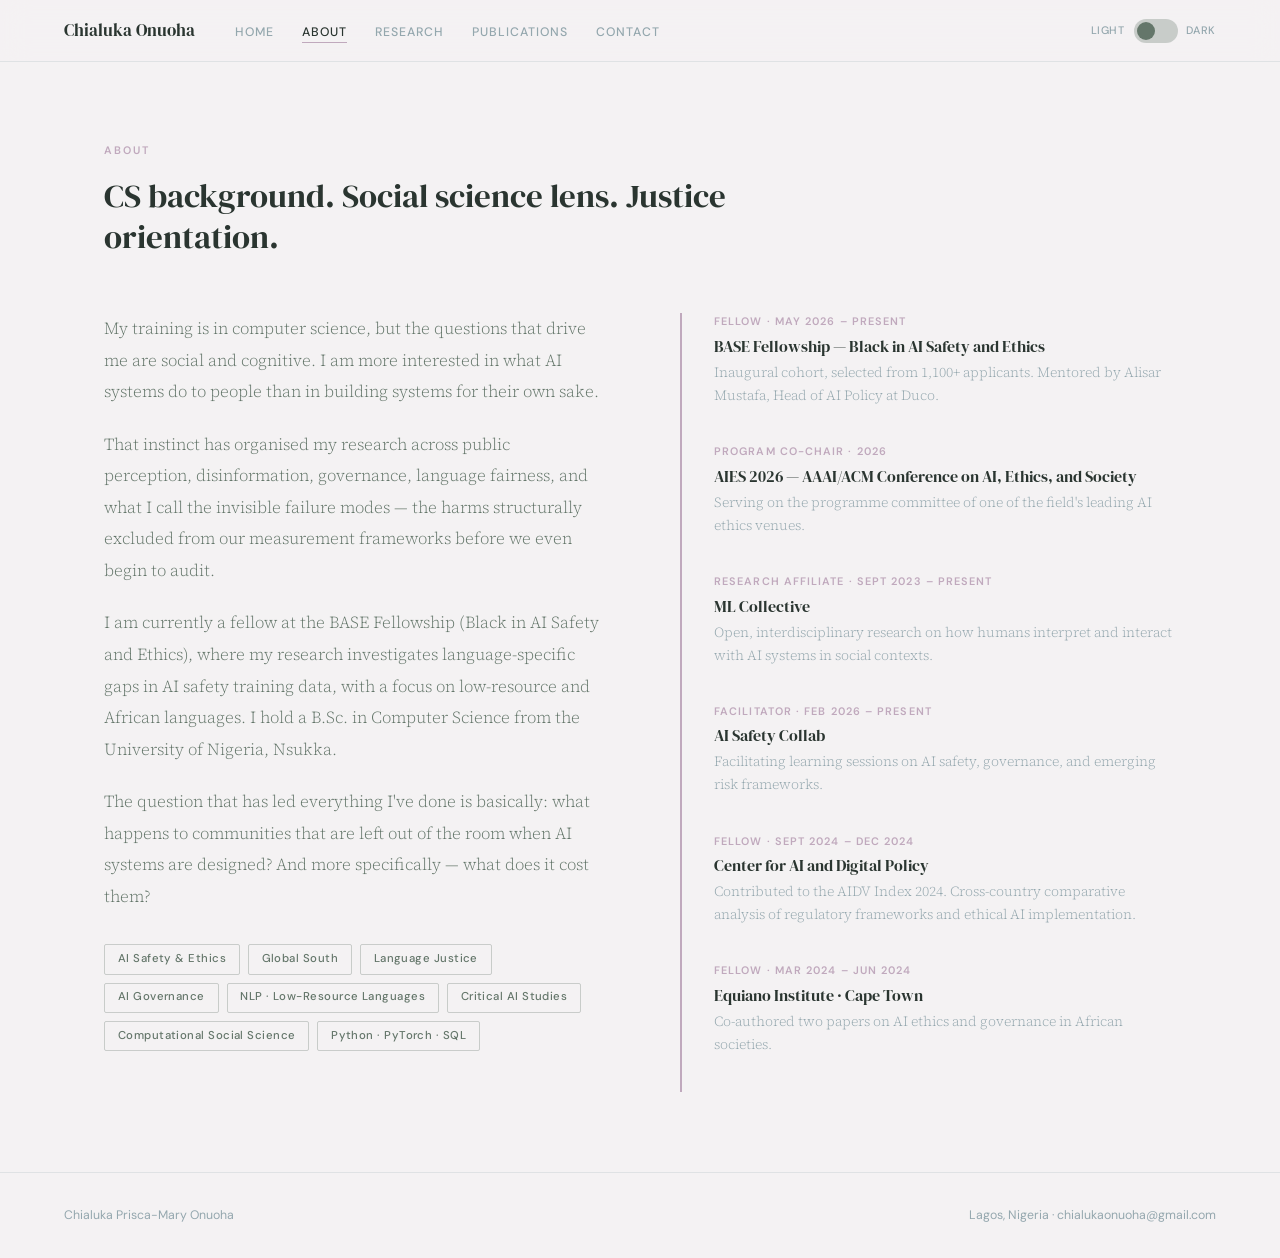
==== about.html @ 41cea8c2 "Initial commit - V1" ====
<!DOCTYPE html>
<html lang="en" data-theme="light">
<head>
  <meta charset="UTF-8" />
  <meta name="viewport" content="width=device-width, initial-scale=1.0" />
  <title>About — Chialuka Onuoha</title>
  <link rel="preconnect" href="https://fonts.googleapis.com" />
  <link rel="preconnect" href="https://fonts.gstatic.com" crossorigin />
  <link href="https://fonts.googleapis.com/css2?family=DM+Serif+Display:ital@0;1&family=Source+Serif+4:ital,opsz,wght@0,8..60,300;0,8..60,400;1,8..60,300;1,8..60,400&family=DM+Sans:wght@300;400;500;600&display=swap" rel="stylesheet" />
  <link rel="stylesheet" href="styles.css" />
</head>
<body>

<nav>
  <div class="nav-left">
    <a href="index.html" class="nav-name">Chialuka Onuoha</a>
    <ul class="nav-links">
      <li><a href="index.html">Home</a></li>
      <li><a href="about.html" class="active">About</a></li>
      <li><a href="research.html">Research</a></li>
      <li><a href="publications.html">Publications</a></li>
      <!-- <li><a href="news.html">News</a></li> -->
      <li><a href="contact.html">Contact</a></li>
    </ul>
  </div>
  <div class="toggle-wrap">
    <span class="toggle-label-text">Light</span>
    <button class="theme-toggle" id="themeToggle" aria-label="Toggle dark mode"></button>
    <span class="toggle-label-text">Dark</span>
  </div>
</nav>

<div class="page">
  <div class="section-inner">
    <p class="section-label">About</p>
    <h1 class="section-title">CS background. Social science lens. Justice orientation.</h1>

    <div class="about-grid">
      <div class="about-text">
        <p>My training is in computer science, but the questions that drive me are social and cognitive. I am more interested in what AI systems do to people than in building systems for their own sake.</p>
        <p>That instinct has organised my research across public perception, disinformation, governance, language fairness, and what I call the invisible failure modes — the harms structurally excluded from our measurement frameworks before we even begin to audit.</p>
        <p>I am currently a fellow at the BASE Fellowship (Black in AI Safety and Ethics), where my research investigates language-specific gaps in AI safety training data, with a focus on low-resource and African languages. I hold a B.Sc. in Computer Science from the University of Nigeria, Nsukka.</p>
        <p>The question that has led everything I've done is basically: what happens to communities that are left out of the room when AI systems are designed? And more specifically — what does it cost them?</p>

        <div class="about-tags">
          <span class="tag">AI Safety & Ethics</span>
          <span class="tag">Global South</span>
          <span class="tag">Language Justice</span>
          <span class="tag">AI Governance</span>
          <span class="tag">NLP · Low-Resource Languages</span>
          <span class="tag">Critical AI Studies</span>
          <span class="tag">Computational Social Science</span>
          <span class="tag">Python · PyTorch · SQL</span>
        </div>
      </div>

      <div class="about-right">
        <!-- <div class="about-photo-wrap">
          <img src="photo2.jpg" alt="Chialuka Onuoha" onerror="this.src='photo.jpg'" />
        </div> -->

        <div class="about-affiliations">
          <div class="affil-item">
            <p class="affil-role">Fellow · May 2026 – Present</p>
            <p class="affil-org">BASE Fellowship — Black in AI Safety and Ethics</p>
            <p class="affil-detail">Inaugural cohort, selected from 1,100+ applicants. Mentored by Alisar Mustafa, Head of AI Policy at Duco.</p>
          </div>
          <div class="affil-item">
            <p class="affil-role">Program Co-Chair · 2026</p>
            <p class="affil-org">AIES 2026 — AAAI/ACM Conference on AI, Ethics, and Society</p>
            <p class="affil-detail">Serving on the programme committee of one of the field's leading AI ethics venues.</p>
          </div>
          <div class="affil-item">
            <p class="affil-role">Research Affiliate · Sept 2023 – Present</p>
            <p class="affil-org">ML Collective</p>
            <p class="affil-detail">Open, interdisciplinary research on how humans interpret and interact with AI systems in social contexts.</p>
          </div>
          <div class="affil-item">
            <p class="affil-role">Facilitator · Feb 2026 – Present</p>
            <p class="affil-org">AI Safety Collab</p>
            <p class="affil-detail">Facilitating learning sessions on AI safety, governance, and emerging risk frameworks.</p>
          </div>
          <div class="affil-item">
            <p class="affil-role">Fellow · Sept 2024 – Dec 2024</p>
            <p class="affil-org">Center for AI and Digital Policy</p>
            <p class="affil-detail">Contributed to the AIDV Index 2024. Cross-country comparative analysis of regulatory frameworks and ethical AI implementation.</p>
          </div>
          <div class="affil-item">
            <p class="affil-role">Fellow · Mar 2024 – Jun 2024</p>
            <p class="affil-org">Equiano Institute · Cape Town</p>
            <p class="affil-detail">Co-authored two papers on AI ethics and governance in African societies.</p>
          </div>
        </div>
      </div>
    </div>
  </div>
</div>

<footer>
  <span>Chialuka Prisca-Mary Onuoha</span>
  <span>Lagos, Nigeria · <a href="mailto:chialukaonuoha@gmail.com">chialukaonuoha@gmail.com</a></span>
</footer>

<script src="theme.js"></script>
</body>
</html>
---- styles.css ----
/* ═══════════════════════════════════════════
   GLOBAL STYLES — chialuka-site/styles.css
   Palette: #F4F2F3 / #C0A9BD / #94A7AE / #64766A
═══════════════════════════════════════════ */

*, *::before, *::after { box-sizing: border-box; margin: 0; padding: 0; }

/* ── LIGHT ── */
:root,
[data-theme="light"] {
  --bg:            #F4F2F3;
  --bg-surface:    #EDE9EB;
  --bg-card:       #FAFAFA;
  --text:          #2A3530;
  --text-soft:     #64766A;
  --text-muted:    #94A7AE;
  --accent:        #64766A;
  --accent-warm:   #C0A9BD;
  --border:        rgba(148,167,174,0.22);
  --border-strong: rgba(100,118,106,0.30);
  --nav-bg:        rgba(244,242,243,0.93);
  --dark-card-bg:  #2A3530;
  --dark-card-text:#F4F2F3;
  --dark-card-muted:rgba(244,242,243,0.45);
}

/* ── DARK ── */
[data-theme="dark"] {
  --bg:            #1C2420;
  --bg-surface:    #222C27;
  --bg-card:       #263029;
  --text:          #F4F2F3;
  --text-soft:     #D6CDD4;
  --text-muted:    #94A7AE;
  --accent:        #C0A9BD;
  --accent-warm:   #94A7AE;
  --border:        rgba(148,167,174,0.15);
  --border-strong: rgba(192,169,189,0.28);
  --nav-bg:        rgba(28,36,32,0.94);
  --dark-card-bg:  #111916;
  --dark-card-text:#F4F2F3;
  --dark-card-muted:rgba(244,242,243,0.4);
}

html { scroll-behavior: smooth; }

body {
  background: var(--bg);
  color: var(--text);
  font-family: 'Source Serif 4', serif;
  font-size: 16px;
  line-height: 1.65;
  -webkit-font-smoothing: antialiased;
  transition: background 0.4s ease, color 0.4s ease;
  min-height: 100vh;
}

/* ══════════════════════════════
   NAV
══════════════════════════════ */
nav {
  position: fixed;
  top: 0; left: 0; right: 0;
  z-index: 100;
  background: var(--nav-bg);
  backdrop-filter: blur(14px);
  -webkit-backdrop-filter: blur(14px);
  border-bottom: 1px solid var(--border);
  display: flex;
  align-items: center;
  justify-content: space-between;
  padding: 0 5vw;
  height: 62px;
  transition: background 0.4s ease, border-color 0.4s ease;
}

.nav-left { display: flex; align-items: center; gap: 2.5rem; }

.nav-name {
  font-family: 'DM Serif Display', serif;
  font-size: 1.05rem;
  color: var(--text);
  text-decoration: none;
  white-space: nowrap;
}

.nav-links { display: flex; gap: 1.75rem; list-style: none; }

.nav-links a {
  font-family: 'DM Sans', sans-serif;
  font-size: 0.77rem;
  font-weight: 500;
  letter-spacing: 0.08em;
  text-transform: uppercase;
  color: var(--text-muted);
  text-decoration: none;
  transition: color 0.2s;
  padding-bottom: 2px;
  border-bottom: 1.5px solid transparent;
  transition: color 0.2s, border-color 0.2s;
}

.nav-links a:hover { color: var(--text); }
.nav-links a.active { color: var(--text); border-bottom-color: var(--accent-warm); }

/* toggle */
.toggle-wrap { display: flex; align-items: center; gap: 0.55rem; }

.toggle-label-text {
  font-family: 'DM Sans', sans-serif;
  font-size: 0.68rem;
  font-weight: 500;
  letter-spacing: 0.06em;
  color: var(--text-muted);
  text-transform: uppercase;
  user-select: none;
}

.theme-toggle {
  width: 44px; height: 24px;
  border-radius: 12px;
  background: var(--border-strong);
  border: none;
  cursor: pointer;
  position: relative;
  transition: background 0.35s;
  flex-shrink: 0;
}

.theme-toggle::after {
  content: '';
  position: absolute;
  top: 3px; left: 3px;
  width: 18px; height: 18px;
  border-radius: 50%;
  background: var(--accent);
  transition: transform 0.3s, background 0.35s;
}

[data-theme="dark"] .theme-toggle::after { transform: translateX(20px); }

/* ══════════════════════════════
   PAGE WRAPPER
══════════════════════════════ */
.page {
  padding-top: 62px;
  min-height: 100vh;
}

/* ══════════════════════════════
   SHARED TYPOGRAPHY
══════════════════════════════ */
.section-label {
  font-family: 'DM Sans', sans-serif;
  font-size: 0.68rem;
  font-weight: 600;
  letter-spacing: 0.18em;
  text-transform: uppercase;
  color: var(--accent-warm);
  margin-bottom: 1rem;
}

.section-title {
  font-family: 'DM Serif Display', serif;
  font-size: clamp(1.5rem, 2.6vw, 2.2rem);
  font-weight: 400;
  line-height: 1.22;
  color: var(--text);
  margin-bottom: 3.5rem;
  max-width: 640px;
}

.section-inner {
  max-width: 1200px;
  margin: 0 auto;
  padding: 80px 5vw;
}

.section-inner.wide { max-width: 1320px; }

/* ══════════════════════════════
   BUTTONS
══════════════════════════════ */
.btn {
  display: inline-flex;
  align-items: center;
  padding: 0.72rem 1.55rem;
  font-family: 'DM Sans', sans-serif;
  font-size: 0.78rem;
  font-weight: 600;
  letter-spacing: 0.06em;
  text-transform: uppercase;
  text-decoration: none;
  border-radius: 2px;
  transition: all 0.22s;
  cursor: pointer;
  border: none;
  white-space: nowrap;
}

.btn-primary { background: var(--accent); color: var(--bg); }
.btn-primary:hover { opacity: 0.82; }

.btn-outline {
  background: transparent;
  color: var(--text);
  border: 1.5px solid var(--border-strong);
}
.btn-outline:hover { background: var(--text); color: var(--bg); border-color: var(--text); }

/* ══════════════════════════════
   TAGS
══════════════════════════════ */
.tag {
  display: inline-block;
  padding: 0.3rem 0.8rem;
  font-family: 'DM Sans', sans-serif;
  font-size: 0.71rem;
  font-weight: 500;
  letter-spacing: 0.04em;
  border: 1px solid var(--border-strong);
  border-radius: 2px;
  color: var(--text-soft);
}

/* ══════════════════════════════
   FOOTER
══════════════════════════════ */
footer {
  padding: 2rem 5vw;
  border-top: 1px solid var(--border);
  display: flex;
  justify-content: space-between;
  align-items: center;
  font-family: 'DM Sans', sans-serif;
  font-size: 0.77rem;
  color: var(--text-muted);
}

footer a { color: inherit; text-decoration: none; transition: color 0.2s; }
footer a:hover { color: var(--accent-warm); }

/* ══════════════════════════════
   RESPONSIVE
══════════════════════════════ */
@media (max-width: 768px) {
  .nav-links { display: none; }
  footer { flex-direction: column; gap: 0.5rem; text-align: center; }
}

@media (prefers-reduced-motion: reduce) {
  * { transition: none !important; scroll-behavior: auto !important; }
}

/* ══════════════════════════════
   HOME PAGE
══════════════════════════════ */
.hero {
  min-height: calc(100vh - 62px);
  padding: 80px 5vw 70px;
  display: grid;
  grid-template-columns: 1.15fr 0.85fr;
  gap: 5rem;
  align-items: center;
  max-width: 1200px;
  margin: 0 auto;
}

.hero-eyebrow {
  font-family: 'DM Sans', sans-serif;
  font-size: 0.7rem;
  font-weight: 600;
  letter-spacing: 0.15em;
  text-transform: uppercase;
  color: var(--accent-warm);
  margin-bottom: 1.5rem;
}

.hero-question {
  font-family: 'DM Serif Display', serif;
  font-size: clamp(2rem, 3.6vw, 3rem);
  font-weight: 400;
  line-height: 1.18;
  color: var(--text);
  margin-bottom: 2rem;
}

.hero-question em { font-style: italic; color: var(--accent-warm); }

.hero-bio {
  font-size: 1.05rem;
  font-weight: 300;
  line-height: 1.85;
  color: var(--text-soft);
  max-width: 500px;
  margin-bottom: 2.5rem;
}

.hero-links { display: flex; gap: 1rem; flex-wrap: wrap; }

.hero-image {
  display: flex;
  justify-content: flex-end;
  align-items: center;
  /* extra right padding absorbs the ::before offset so it never shifts layout */
  padding-right: 16px;
  padding-bottom: 16px;
}

.hero-image-wrap {
  position: relative;
  /* fixed dimensions = no reflow, no shaking */
  width: 370px;
  height: 470px;
  flex-shrink: 0;
}

.hero-image-wrap::before {
  content: '';
  position: absolute;
  /* offset sits OUTSIDE the wrap — contained by the padding above */
  top: 14px; right: -14px; bottom: -14px; left: 14px;
  border: 1.5px solid var(--accent-warm);
  border-radius: 3px;
  opacity: 0.45;
  z-index: 0;
  pointer-events: none;
  transition: border-color 0.4s, opacity 0.4s;
}

.hero-image img {
  position: absolute;
  inset: 0;
  width: 100%;
  height: 100%;
  object-fit: cover;
  object-position: top center;
  border-radius: 3px;
  display: block;
  z-index: 1;
}

/* home section cards */
.home-cards-section {
  background: var(--bg-surface);
  padding: 70px 5vw;
  transition: background 0.4s ease;
}

.home-cards {
  max-width: 1200px;
  margin: 0 auto;
  display: grid;
  grid-template-columns: repeat(4, 1fr);
  gap: 1.5px;
  background: var(--border);
}

.home-card {
  background: var(--bg-card);
  padding: 2.2rem;
  text-decoration: none;
  display: flex;
  flex-direction: column;
  gap: 0.75rem;
  transition: background 0.2s;
}

.home-card:hover { background: var(--bg); }
.home-card:hover .home-card-arrow { color: var(--accent-warm); transform: translateX(4px); }

.home-card-label {
  font-family: 'DM Sans', sans-serif;
  font-size: 0.68rem;
  font-weight: 600;
  letter-spacing: 0.14em;
  text-transform: uppercase;
  color: var(--accent-warm);
}

.home-card-title {
  font-family: 'DM Serif Display', serif;
  font-size: 0.98rem;
  font-weight: 400;
  color: var(--text);
  line-height: 1.35;
  flex: 1;
}

.home-card-arrow {
  font-size: 1.1rem;
  color: var(--text-muted);
  transition: color 0.2s, transform 0.2s;
  align-self: flex-end;
}

/* ══════════════════════════════
   ABOUT PAGE
══════════════════════════════ */
.about-grid {
  display: grid;
  grid-template-columns: 1fr 1fr;
  gap: 5rem;
  align-items: start;
}

.about-text p {
  font-size: 1.05rem;
  font-weight: 300;
  line-height: 1.88;
  color: var(--text-soft);
  margin-bottom: 1.3rem;
}

.about-tags { display: flex; flex-wrap: wrap; gap: 0.5rem; margin-top: 2rem; }

.about-right { display: flex; flex-direction: column; gap: 2.5rem; }

.about-photo-wrap {
  width: 100%;
}

.about-photo-wrap img {
  width: 100%;
  max-height: 320px;
  object-fit: cover;
  object-position: top center;
  border-radius: 3px;
  display: block;
}

.about-affiliations {
  border-left: 2px solid var(--accent-warm);
  padding-left: 2rem;
}

.affil-item { margin-bottom: 2.2rem; }

.affil-role {
  font-family: 'DM Sans', sans-serif;
  font-size: 0.68rem;
  font-weight: 600;
  letter-spacing: 0.1em;
  text-transform: uppercase;
  color: var(--accent-warm);
  margin-bottom: 0.3rem;
}

.affil-org {
  font-family: 'DM Serif Display', serif;
  font-size: 1.02rem;
  color: var(--text);
  margin-bottom: 0.3rem;
  line-height: 1.3;
}

.affil-detail {
  font-size: 0.87rem;
  font-weight: 300;
  color: var(--text-muted);
  line-height: 1.65;
}

/* ══════════════════════════════
   RESEARCH PAGE
══════════════════════════════ */
.research-areas {
  display: grid;
  grid-template-columns: repeat(3, 1fr);
  gap: 1.5px;
  background: var(--border);
}

.research-card {
  background: var(--bg-card);
  padding: 2.5rem;
  transition: background 0.4s ease;
}

.research-card:hover .rc-title { color: var(--accent); }

.rc-num {
  font-family: 'DM Serif Display', serif;
  font-size: 1.4rem;
  font-style: italic;
  color: var(--accent-warm);
  opacity: 0.55;
  margin-bottom: 1rem;
  line-height: 1;
}

.rc-title {
  font-family: 'DM Serif Display', serif;
  font-size: 1.02rem;
  color: var(--text);
  margin-bottom: 0.75rem;
  line-height: 1.35;
  transition: color 0.2s;
}

.rc-desc {
  font-size: 0.87rem;
  font-weight: 300;
  color: var(--text-muted);
  line-height: 1.72;
}

.research-card-statement { background: var(--dark-card-bg); }
.research-card-statement .rc-num   { color: var(--accent-warm); opacity: 0.4; }
.research-card-statement .rc-title { color: var(--dark-card-text); }
.research-card-statement:hover .rc-title { color: var(--accent-warm); }
.research-card-statement .rc-desc  { color: var(--dark-card-muted); }

/* ══════════════════════════════
   PUBLICATIONS PAGE
══════════════════════════════ */
.pub-group-heading {
  font-family: 'DM Serif Display', serif;
  font-size: 1.1rem;
  color: var(--text);
  margin-bottom: 0;
  padding-bottom: 0.75rem;
  border-bottom: 2px solid var(--accent-warm);
  display: inline-block;
}

.pub-list { display: flex; flex-direction: column; }

.pub-item {
  padding: 2.2rem 0;
  border-bottom: 1px solid var(--border);
  display: grid;
  grid-template-columns: 110px 1fr;
  gap: 2rem;
  align-items: start;
}

.pub-item:first-child { border-top: 1px solid var(--border); }

.pub-status {
  display: inline-block;
  padding: 0.25rem 0.65rem;
  font-family: 'DM Sans', sans-serif;
  font-size: 0.6rem;
  font-weight: 700;
  letter-spacing: 0.1em;
  text-transform: uppercase;
  border-radius: 2px;
  white-space: nowrap;
  margin-top: 0.3rem;
}

.pub-status.published { background: rgba(100,118,106,0.13); color: var(--accent); }
.pub-status.review    { background: rgba(192,169,189,0.18); color: var(--accent-warm); }
.pub-status.progress  { background: var(--border); color: var(--text-muted); }

.pub-title {
  font-family: 'DM Serif Display', serif;
  font-size: 1.08rem;
  color: var(--text);
  line-height: 1.38;
  margin-bottom: 0.5rem;
}

.pub-authors {
  font-size: 0.85rem;
  font-weight: 300;
  color: var(--text-muted);
  margin-bottom: 0.35rem;
}

.pub-venue {
  font-family: 'DM Sans', sans-serif;
  font-size: 0.78rem;
  font-weight: 500;
  color: var(--accent);
}

.pres-list { display: flex; flex-direction: column; border-top: 1px solid var(--border); }

.pres-item {
  display: grid;
  grid-template-columns: 60px 1fr;
  gap: 2rem;
  padding: 1.75rem 0;
  border-bottom: 1px solid var(--border);
  align-items: start;
}

.pres-year {
  font-family: 'DM Sans', sans-serif;
  font-size: 0.8rem;
  font-weight: 600;
  color: var(--accent-warm);
  padding-top: 0.15rem;
}

.pres-title {
  font-family: 'Source Serif 4', serif;
  font-size: 0.95rem;
  color: var(--text);
  line-height: 1.4;
  margin-bottom: 0.3rem;
}

.pres-venue {
  font-size: 0.84rem;
  font-weight: 300;
  color: var(--text-muted);
}

/* ══════════════════════════════
   NEWS PAGE
══════════════════════════════ */
.news-grid {
  display: grid;
  grid-template-columns: repeat(auto-fill, minmax(310px, 1fr));
  gap: 1.25rem;
}

.news-card {
  background: var(--bg-card);
  border: 1px solid var(--border);
  border-radius: 3px;
  padding: 2rem;
  transition: border-color 0.22s, transform 0.22s, background 0.4s ease;
}

.news-card:hover { border-color: var(--accent-warm); transform: translateY(-2px); }

.news-tag {
  display: inline-block;
  font-family: 'DM Sans', sans-serif;
  font-size: 0.6rem;
  font-weight: 700;
  letter-spacing: 0.1em;
  text-transform: uppercase;
  padding: 0.2rem 0.6rem;
  border-radius: 2px;
  margin-bottom: 1rem;
}

.news-tag.new      { background: var(--accent); color: var(--bg); }
.news-tag.upcoming { background: rgba(192,169,189,0.18); color: var(--accent-warm); }
.news-tag.recent   { background: var(--border); color: var(--text-muted); }

.news-headline {
  font-family: 'DM Serif Display', serif;
  font-size: 1rem;
  color: var(--text);
  line-height: 1.38;
  margin-bottom: 0.75rem;
}

.news-detail {
  font-size: 0.87rem;
  font-weight: 300;
  color: var(--text-muted);
  line-height: 1.68;
}

.news-date {
  display: block;
  font-family: 'DM Sans', sans-serif;
  font-size: 0.7rem;
  font-weight: 600;
  letter-spacing: 0.07em;
  color: var(--text-muted);
  margin-top: 1.25rem;
  text-transform: uppercase;
}

/* ══════════════════════════════
   CONTACT PAGE
══════════════════════════════ */
.contact-grid {
  display: grid;
  grid-template-columns: 1fr 1fr;
  gap: 5rem;
  align-items: start;
  margin-bottom: 3rem;
}

.contact-text p {
  font-size: 1.05rem;
  font-weight: 300;
  color: var(--text-soft);
  line-height: 1.88;
  margin-bottom: 1.3rem;
}

.contact-links { display: flex; gap: 1rem; flex-wrap: wrap; margin-top: 2rem; }

.contact-details {
  display: flex;
  flex-direction: column;
  gap: 0;
  border-left: 2px solid var(--accent-warm);
  padding-left: 2rem;
}

.contact-detail-item {
  padding: 1.2rem 0;
  border-bottom: 1px solid var(--border);
  display: grid;
  grid-template-columns: 90px 1fr;
  gap: 1rem;
  align-items: start;
}

.contact-detail-item:first-child { padding-top: 0; }

.contact-detail-label {
  font-family: 'DM Sans', sans-serif;
  font-size: 0.68rem;
  font-weight: 600;
  letter-spacing: 0.1em;
  text-transform: uppercase;
  color: var(--text-muted);
  padding-top: 0.1rem;
}

.contact-detail-value {
  font-size: 0.92rem;
  font-weight: 300;
  color: var(--text);
  text-decoration: none;
  line-height: 1.5;
}

a.contact-detail-value:hover { color: var(--accent-warm); }

.ref-grid {
  display: grid;
  grid-template-columns: 1fr 1fr;
  gap: 1.5rem;
  margin-top: 1rem;
}

.ref-card {
  background: var(--bg-card);
  border: 1px solid var(--border);
  border-radius: 3px;
  padding: 1.75rem;
  transition: background 0.4s ease;
}

.ref-name {
  font-family: 'DM Serif Display', serif;
  font-size: 1.05rem;
  color: var(--text);
  margin-bottom: 0.3rem;
}

.ref-title {
  font-size: 0.84rem;
  font-weight: 300;
  color: var(--text-soft);
  line-height: 1.5;
  margin-bottom: 0.2rem;
}

.ref-org {
  font-size: 0.82rem;
  font-weight: 300;
  color: var(--text-muted);
  margin-bottom: 0.65rem;
}

.ref-email {
  font-family: 'DM Sans', sans-serif;
  font-size: 0.78rem;
  color: var(--accent);
  text-decoration: none;
}

.ref-email:hover { color: var(--accent-warm); }

/* ══════════════════════════════
   RESPONSIVE — PAGE-SPECIFIC
══════════════════════════════ */
@media (max-width: 960px) {
  .research-areas { grid-template-columns: 1fr 1fr; }
  .home-cards { grid-template-columns: 1fr 1fr; }
}

@media (max-width: 768px) {
  .hero { grid-template-columns: 1fr; padding-top: 40px; gap: 3rem; }
  .hero-image { order: -1; justify-content: center; padding-right: 0; padding-bottom: 0; }
  .hero-image-wrap { width: 100%; height: 300px; }
  .hero-image-wrap::before { display: none; }
  .about-grid { grid-template-columns: 1fr; gap: 3rem; }
  .research-areas { grid-template-columns: 1fr; }
  .pub-item { grid-template-columns: 1fr; gap: 0.6rem; }
  .contact-grid { grid-template-columns: 1fr; gap: 3rem; }
  .ref-grid { grid-template-columns: 1fr; }
  .home-cards { grid-template-columns: 1fr 1fr; }
  .pres-item { grid-template-columns: 50px 1fr; gap: 1rem; }
}

@media (max-width: 480px) {
  .home-cards { grid-template-columns: 1fr; }
}
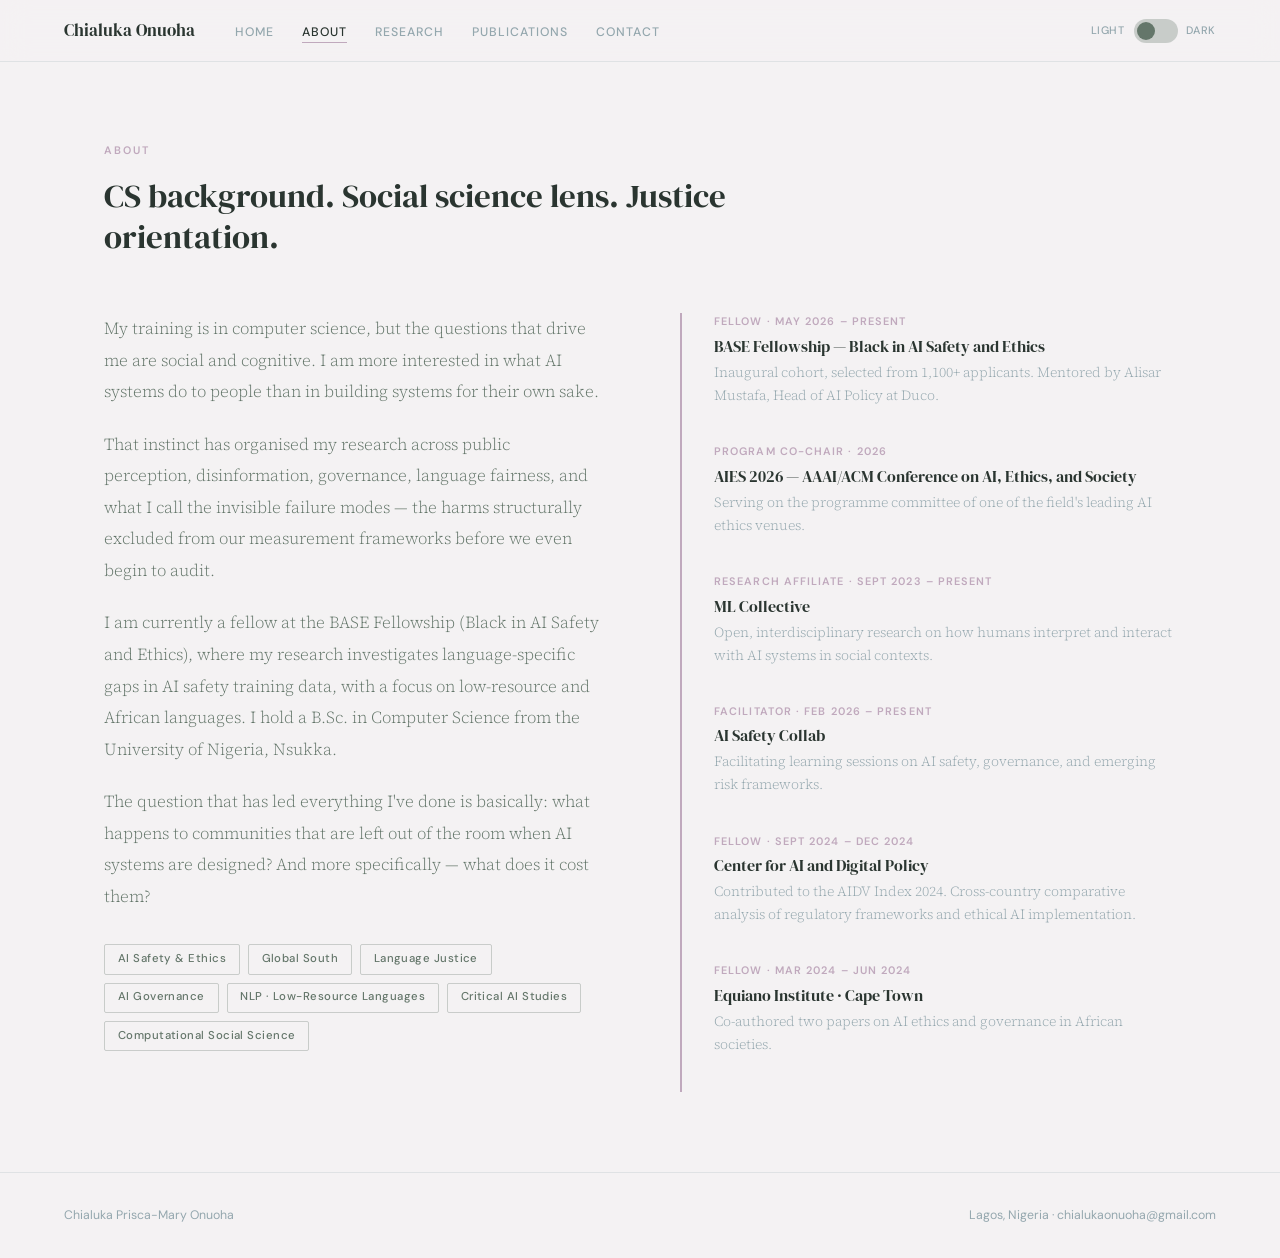
==== commit 77615d2c: "Updated the Index and style files" ====
--- a/about.html
+++ b/about.html
@@ -50,7 +50,7 @@
           <span class="tag">NLP · Low-Resource Languages</span>
           <span class="tag">Critical AI Studies</span>
           <span class="tag">Computational Social Science</span>
-          <span class="tag">Python · PyTorch · SQL</span>
+          <!-- <span class="tag">Python · PyTorch · SQL</span> -->
         </div>
       </div>
 
--- a/styles.css
+++ b/styles.css
@@ -268,8 +268,8 @@
 
 .hero-eyebrow {
   font-family: 'DM Sans', sans-serif;
-  font-size: 0.7rem;
-  font-weight: 600;
+  font-size: 0.78rem;
+  font-weight: 700;
   letter-spacing: 0.15em;
   text-transform: uppercase;
   color: var(--accent-warm);
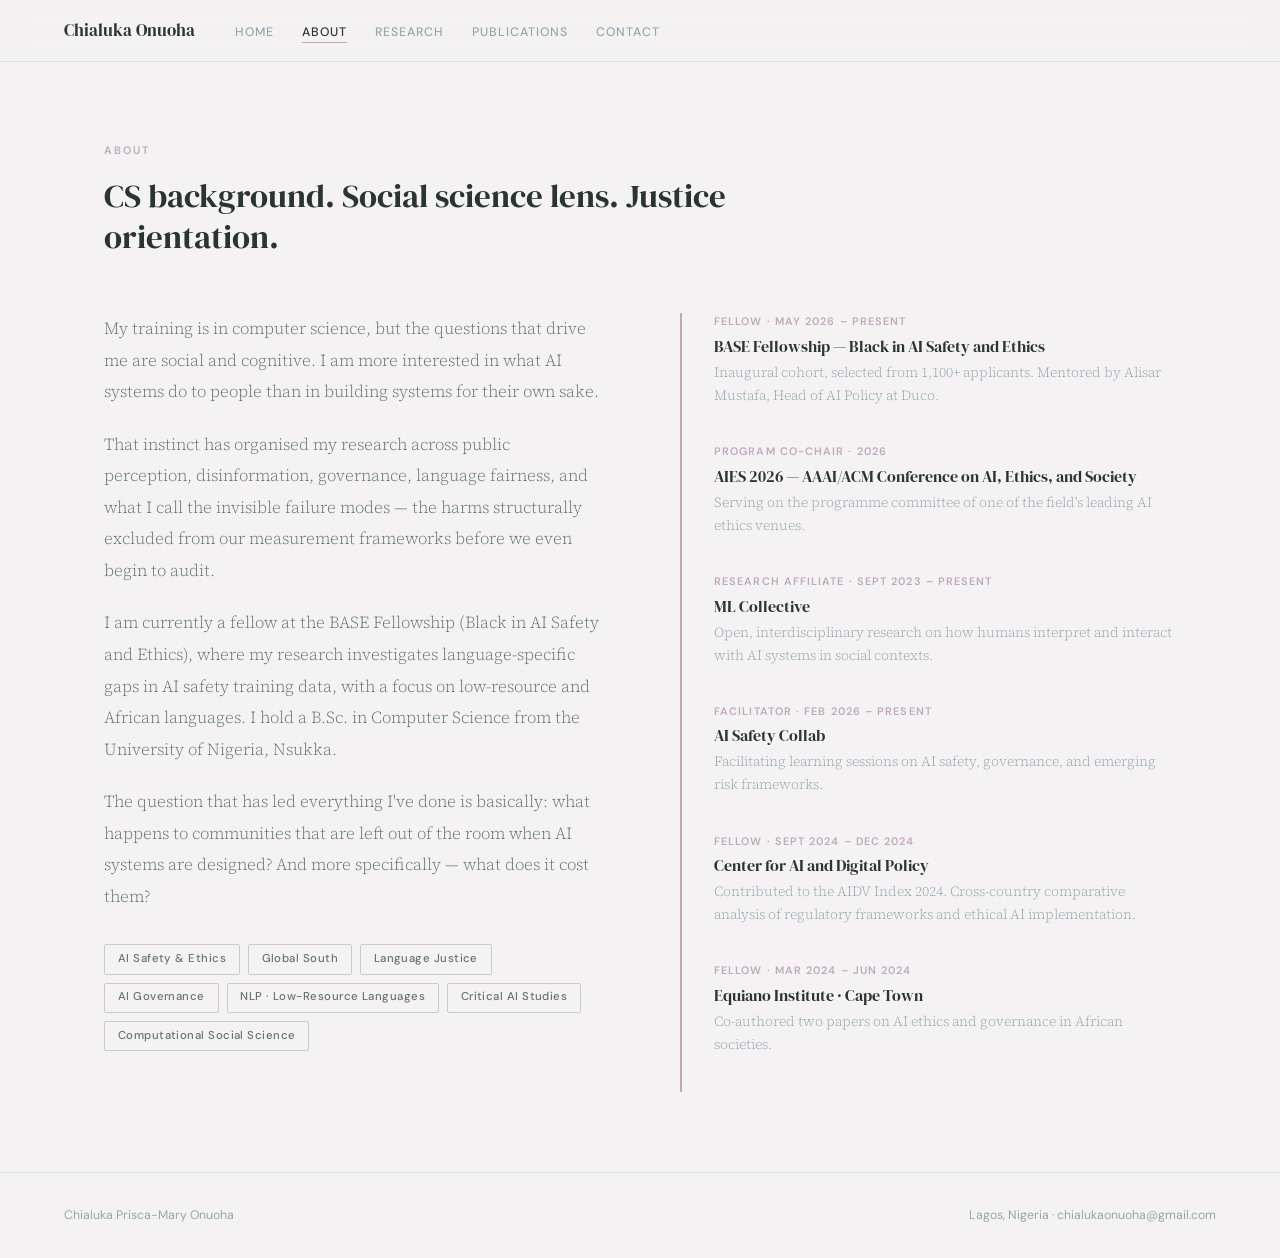
==== commit 5a34e6f5: "updated SEO" ====
--- a/about.html
+++ b/about.html
@@ -3,7 +3,28 @@
 <head>
   <meta charset="UTF-8" />
   <meta name="viewport" content="width=device-width, initial-scale=1.0" />
-  <title>About — Chialuka Onuoha</title>
+
+  <!-- Primary SEO -->
+  <title>About — Chialuka Prisca-Mary Onuoha | AI Researcher</title>
+  <meta name="description" content="Chialuka Prisca-Mary Onuoha — AI researcher, BASE Fellow, and AIES 2026 Program Co-Chair. Computer science background, social science lens, justice orientation." />
+  <meta name="keywords" content="Chialuka Onuoha, Chialuka Prisca-Mary Onuoha, AI researcher Nigeria, AI ethics Global South, language justice, BASE fellowship, AIES 2026, African AI governance" />
+  <meta name="author" content="Chialuka Prisca-Mary Onuoha" />
+  <meta name="robots" content="index, follow" />
+  <link rel="canonical" href="https://chialukaonuoha.netlify.app/about.html" />
+
+  <!-- Open Graph -->
+  <meta property="og:type" content="website" />
+  <meta property="og:url" content="https://chialukaonuoha.netlify.app/about.html" />
+  <meta property="og:title" content="About Chialuka Onuoha | AI Researcher" />
+  <meta property="og:description" content="Chialuka Prisca-Mary Onuoha — AI researcher, BASE Fellow, and AIES 2026 Program Co-Chair. Computer science background, social science lens, justice orientation." />
+  <meta property="og:image" content="https://chialukaonuoha.netlify.app/photo.jpg" />
+  <meta property="og:site_name" content="Chialuka Onuoha" />
+
+  <!-- Twitter / X card -->
+  <meta name="twitter:card" content="summary_large_image" />
+  <meta name="twitter:title" content="About Chialuka Onuoha | AI Researcher" />
+  <meta name="twitter:description" content="Chialuka Prisca-Mary Onuoha — AI researcher, BASE Fellow, and AIES 2026 Program Co-Chair. Computer science background, social science lens, justice orientation." />
+  <meta name="twitter:image" content="https://chialukaonuoha.netlify.app/photo.jpg" />
   <link rel="preconnect" href="https://fonts.googleapis.com" />
   <link rel="preconnect" href="https://fonts.gstatic.com" crossorigin />
   <link href="https://fonts.googleapis.com/css2?family=DM+Serif+Display:ital@0;1&family=Source+Serif+4:ital,opsz,wght@0,8..60,300;0,8..60,400;1,8..60,300;1,8..60,400&family=DM+Sans:wght@300;400;500;600&display=swap" rel="stylesheet" />
@@ -23,11 +44,11 @@
       <li><a href="contact.html">Contact</a></li>
     </ul>
   </div>
-  <div class="toggle-wrap">
+  <!-- <div class="toggle-wrap">
     <span class="toggle-label-text">Light</span>
     <button class="theme-toggle" id="themeToggle" aria-label="Toggle dark mode"></button>
     <span class="toggle-label-text">Dark</span>
-  </div>
+  </div> -->
 </nav>
 
 <div class="page">
